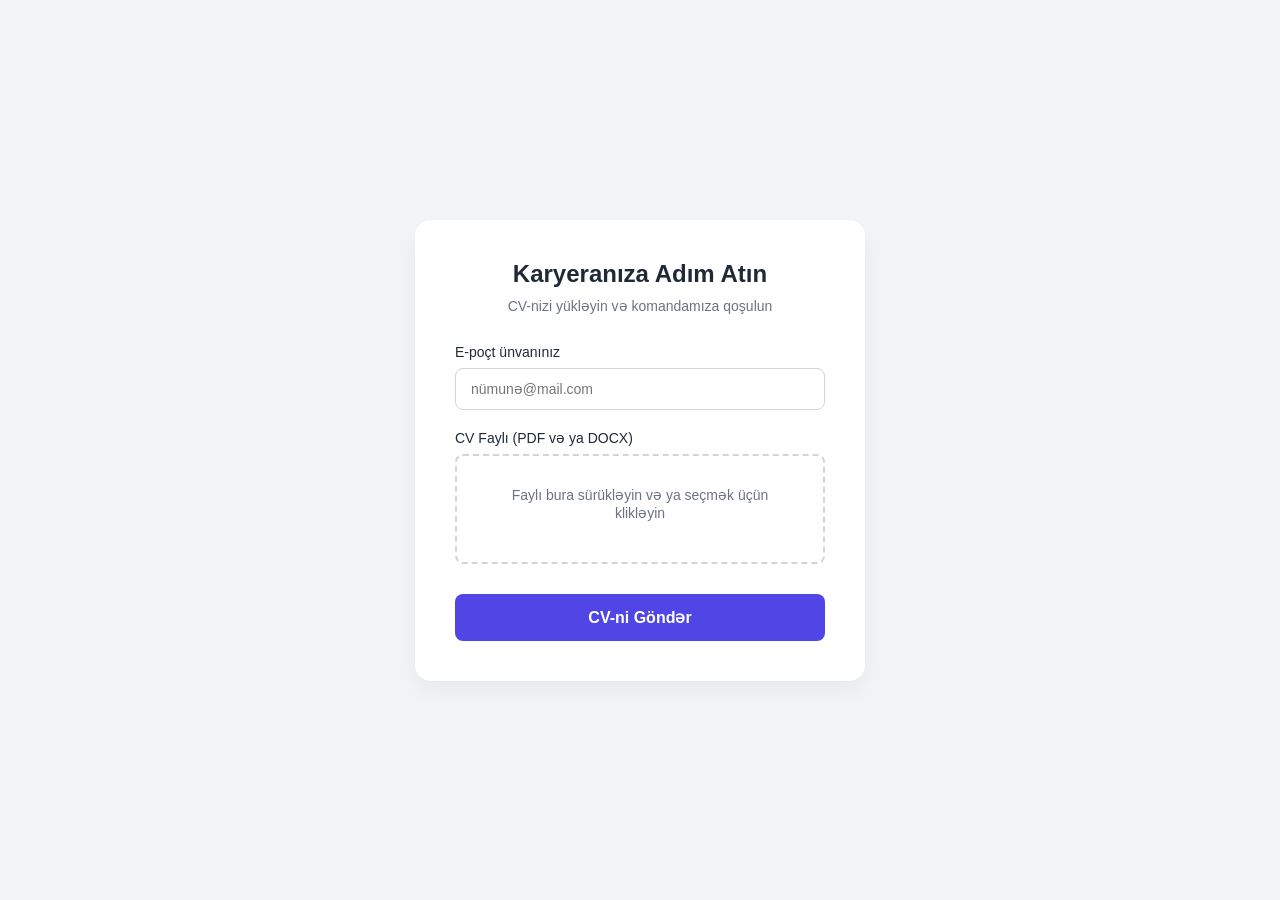
==== intex.html @ 4082bef2 "CV portalı üçün HTML, CSS və JS faylları əlavə edildi" ====
<!DOCTYPE html>
<html lang="az">
<head>
    <meta charset="UTF-8">
    <meta name="viewport" content="width=device-width, initial-scale=1.0">
    <title>CV Yükləmə Portalı</title>
    <link rel="stylesheet" href="style.css">
</head>
<body>

    <div class="card">
        <h2>Karyeranıza Adım Atın</h2>
        <p class="subtitle">CV-nizi yükləyin və komandamıza qoşulun</p>

        <form id="cvForm">
            <div class="form-group">
                <label for="email">E-poçt ünvanınız</label>
                <input type="email" id="email" placeholder="nümunə@mail.com" required>
            </div>

            <div class="form-group">
                <label>CV Faylı (PDF və ya DOCX)</label>
                <div class="file-drop-area" id="dropArea">
                    <span id="dropText">Faylı bura sürükləyin və ya seçmək üçün klikləyin</span>
                    <input type="file" id="cvFile" accept=".pdf, .docx, application/pdf, application/vnd.openxmlformats-officedocument.wordprocessingml.document" required>
                    <span id="fileName"></span>
                </div>
            </div>

            <button type="submit" id="submitBtn">CV-ni Göndər</button>
        </form>

        <div id="statusMessage" class="message"></div>
    </div>

    <script src="script.js"></script>
</body>
</html>
---- style.css ----
:root {
    --primary-color: #4F46E5;
    --primary-hover: #4338CA;
    --error-color: #EF4444;
    --success-color: #10B981;
    --bg-color: #F3F4F6;
    --card-bg: #FFFFFF;
    --text-main: #1F2937;
    --text-muted: #6B7280;
}

* {
    box-sizing: border-box;
    margin: 0;
    padding: 0;
    font-family: 'Segoe UI', Tahoma, Geneva, Verdana, sans-serif;
}

body {
    background-color: var(--bg-color);
    display: flex;
    justify-content: center;
    align-items: center;
    min-height: 100vh;
    padding: 20px;
}

.card {
    background-color: var(--card-bg);
    padding: 40px;
    border-radius: 16px;
    box-shadow: 0 10px 25px rgba(0, 0, 0, 0.05);
    width: 100%;
    max-width: 450px;
    transition: transform 0.3s ease;
}

.card:hover {
    transform: translateY(-5px);
}

h2 {
    color: var(--text-main);
    text-align: center;
    margin-bottom: 10px;
    font-size: 24px;
}

p.subtitle {
    color: var(--text-muted);
    text-align: center;
    margin-bottom: 30px;
    font-size: 14px;
}

.form-group {
    margin-bottom: 20px;
}

label {
    display: block;
    margin-bottom: 8px;
    color: var(--text-main);
    font-weight: 500;
    font-size: 14px;
}

input[type="email"] {
    width: 100%;
    padding: 12px 15px;
    border: 1px solid #D1D5DB;
    border-radius: 8px;
    font-size: 14px;
    outline: none;
    transition: border-color 0.3s;
}

input[type="email"]:focus {
    border-color: var(--primary-color);
    box-shadow: 0 0 0 3px rgba(79, 70, 229, 0.1);
}

.file-drop-area {
    border: 2px dashed #D1D5DB;
    border-radius: 8px;
    padding: 30px;
    text-align: center;
    cursor: pointer;
    transition: border-color 0.3s, background-color 0.3s;
    position: relative;
}

.file-drop-area:hover, .file-drop-area.active {
    border-color: var(--primary-color);
    background-color: rgba(79, 70, 229, 0.02);
}

.file-drop-area span {
    color: var(--text-muted);
    font-size: 14px;
}

.file-drop-area input[type="file"] {
    position: absolute;
    left: 0;
    top: 0;
    width: 100%;
    height: 100%;
    opacity: 0;
    cursor: pointer;
}

button {
    width: 100%;
    padding: 14px;
    background-color: var(--primary-color);
    color: white;
    border: none;
    border-radius: 8px;
    font-size: 16px;
    font-weight: 600;
    cursor: pointer;
    transition: background-color 0.3s;
    margin-top: 10px;
}

button:hover {
    background-color: var(--primary-hover);
}

button:disabled {
    background-color: #9CA3AF;
    cursor: not-allowed;
}

.message {
    margin-top: 20px;
    padding: 12px;
    border-radius: 8px;
    text-align: center;
    font-size: 14px;
    display: none;
    font-weight: 500;
}

.message.error {
    display: block;
    background-color: #FEE2E2;
    color: var(--error-color);
    border: 1px solid #FCA5A5;
}

.message.success {
    display: block;
    background-color: #D1FAE5;
    color: var(--success-color);
    border: 1px solid #6EE7B7;
}

#fileName {
    display: block;
    margin-top: 10px;
    font-weight: 600;
    color: var(--primary-color);
    word-break: break-all;
}
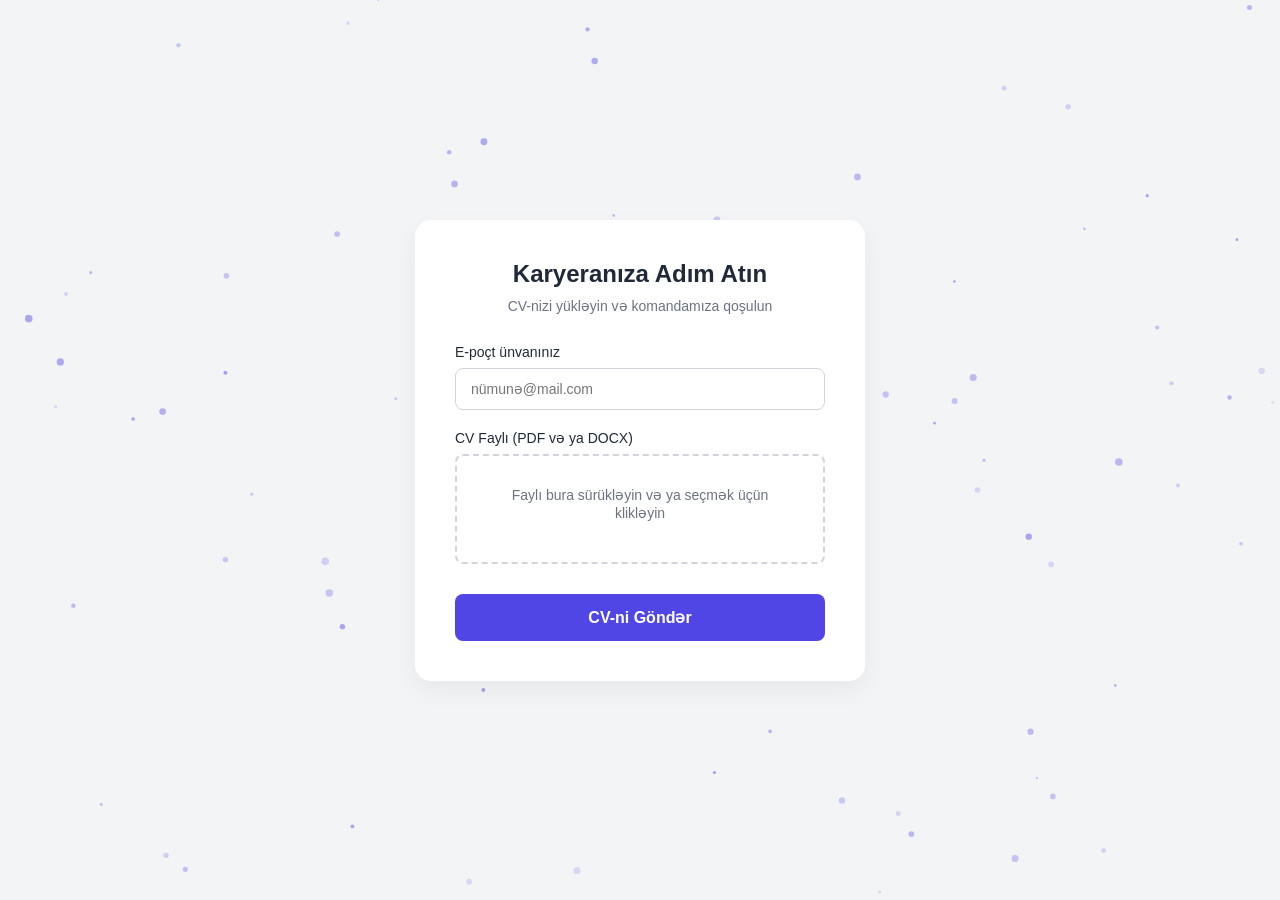
==== commit e03ecac1: "Update edildi" ====
--- a/intex.html
+++ b/intex.html
@@ -7,6 +7,8 @@
     <link rel="stylesheet" href="style.css">
 </head>
 <body>
+
+    <canvas id="gravityBg" aria-hidden="true"></canvas>
 
     <div class="card">
         <h2>Karyeranıza Adım Atın</h2>
--- a/style.css
+++ b/style.css
@@ -23,6 +23,17 @@
     align-items: center;
     min-height: 100vh;
     padding: 20px;
+    position: relative;
+    overflow: hidden;
+}
+
+#gravityBg {
+    position: fixed;
+    inset: 0;
+    width: 100%;
+    height: 100%;
+    z-index: 0;
+    pointer-events: none;
 }
 
 .card {
@@ -33,6 +44,8 @@
     width: 100%;
     max-width: 450px;
     transition: transform 0.3s ease;
+    position: relative;
+    z-index: 1;
 }
 
 .card:hover {
